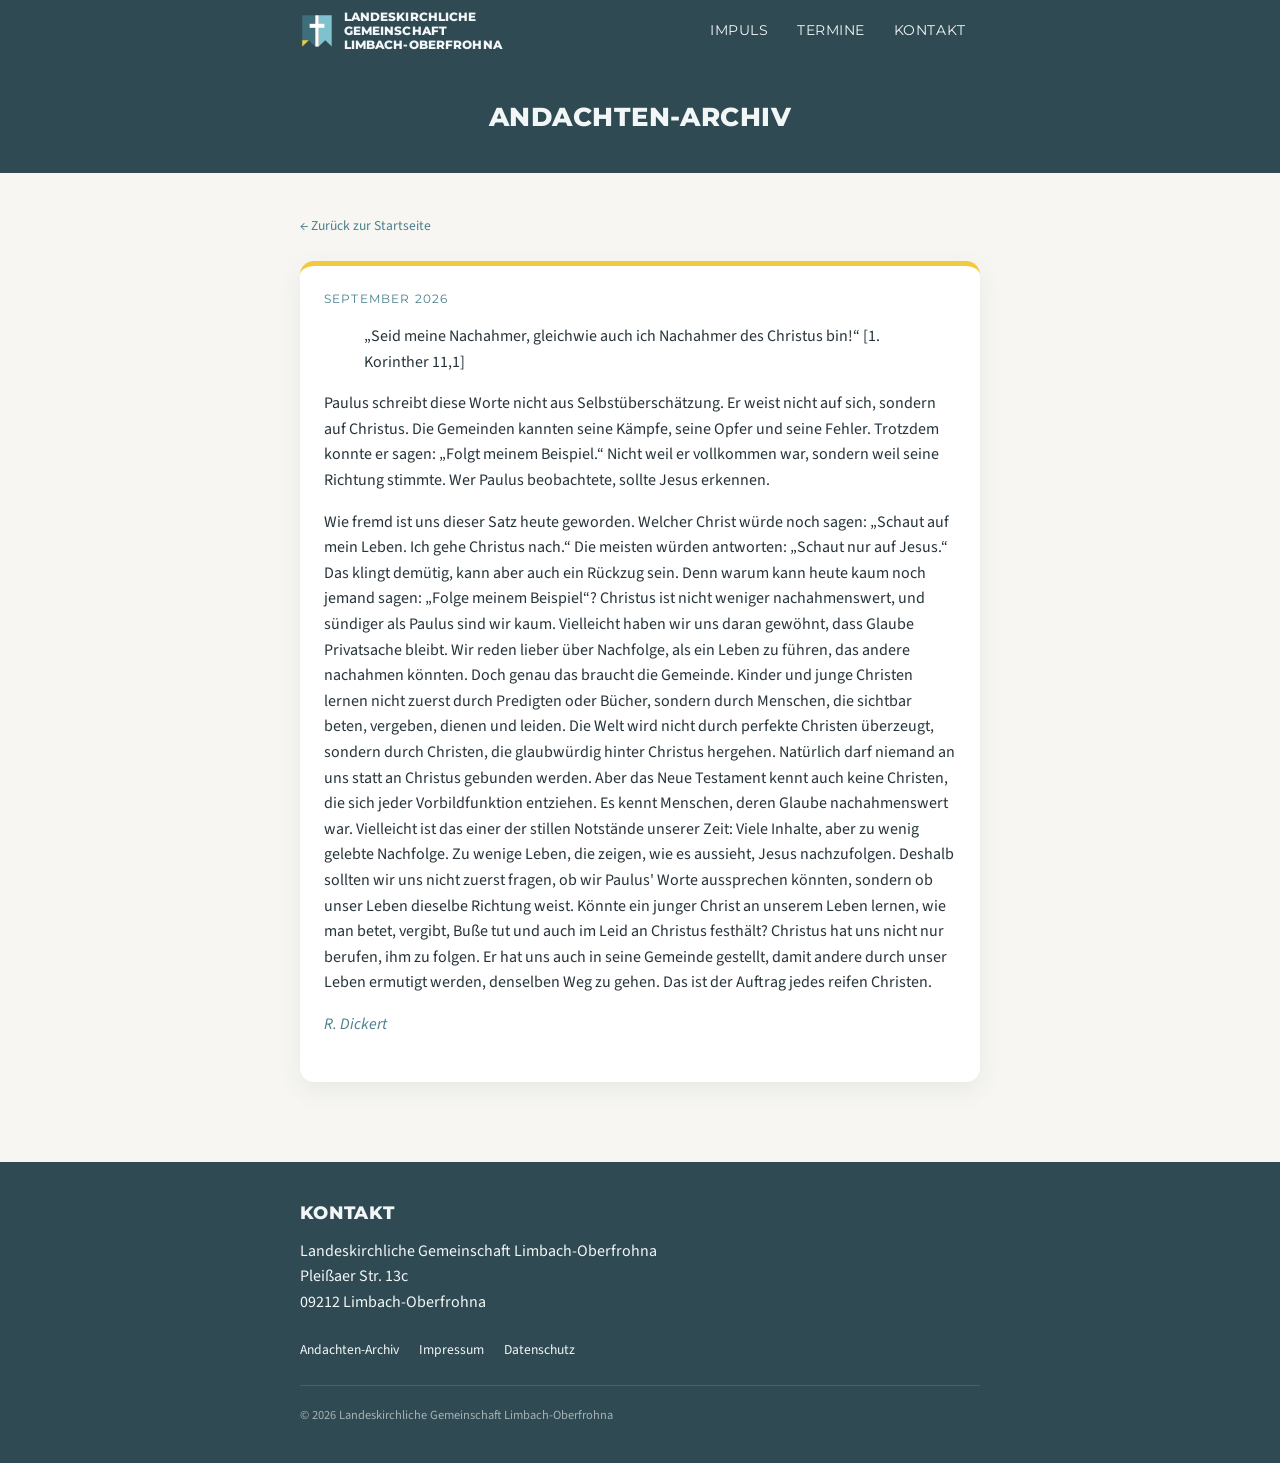
==== archiv.html @ ac117cad "Neue mobile-first One-Pager-Website aufsetzen Ersetzt die geplante WordPress-Ablösung durch eine sta" ====
<!doctype html>
<html lang="de">
<head>
  <meta charset="UTF-8">
  <meta name="viewport" content="width=device-width, initial-scale=1">
  <title>Andachten-Archiv – Landeskirchliche Gemeinschaft Limbach-Oberfrohna</title>
  <link rel="icon" href="assets/img/logo.svg" type="image/svg+xml">
  <link rel="preconnect" href="https://fonts.googleapis.com">
  <link rel="preconnect" href="https://fonts.gstatic.com" crossorigin>
  <link href="https://fonts.googleapis.com/css2?family=Montserrat:wght@700;800&family=Source+Sans+3:wght@400;600;700&display=swap" rel="stylesheet">
  <link rel="stylesheet" href="assets/css/style.css">
</head>
<body>

  <header class="site-header">
    <div class="container">
      <a href="index.html" class="brand">
        <img src="assets/img/logo.svg" alt="">
        <span class="brand-name">Landeskirchliche<br>Gemeinschaft<br>Limbach-Oberfrohna</span>
      </a>
      <button class="nav-toggle" aria-label="Menü öffnen" aria-expanded="false">&#9776;</button>
      <nav class="main-nav">
        <a href="index.html#impuls">Impuls</a>
        <a href="index.html#termine">Termine</a>
        <a href="index.html#kontakt">Kontakt</a>
      </nav>
    </div>
  </header>

  <div class="page-hero">
    <div class="container">
      <h1>Andachten-Archiv</h1>
    </div>
  </div>

  <main class="page-content">
    <div class="container">
      <a class="back-link" href="index.html">&larr; Zurück zur Startseite</a>

      <!--
        Neuen Impuls hinzufügen: einfach einen weiteren
        <article class="archive-entry"> Block oben einfügen.
      -->

      <article class="archive-entry" id="impuls-2026-09">
        <time datetime="2026-09">September 2026</time>
        <blockquote>„Seid meine Nachahmer, gleichwie auch ich Nachahmer des Christus bin!“ [1. Korinther 11,1]</blockquote>
        <p>Paulus schreibt diese Worte nicht aus Selbstüberschätzung. Er weist nicht auf sich, sondern auf Christus. Die Gemeinden kannten seine Kämpfe, seine Opfer und seine Fehler. Trotzdem konnte er sagen: „Folgt meinem Beispiel.“ Nicht weil er vollkommen war, sondern weil seine Richtung stimmte. Wer Paulus beobachtete, sollte Jesus erkennen.</p>
        <p>Wie fremd ist uns dieser Satz heute geworden. Welcher Christ würde noch sagen: „Schaut auf mein Leben. Ich gehe Christus nach.“ Die meisten würden antworten: „Schaut nur auf Jesus.“ Das klingt demütig, kann aber auch ein Rückzug sein. Denn warum kann heute kaum noch jemand sagen: „Folge meinem Beispiel“? Christus ist nicht weniger nachahmenswert, und sündiger als Paulus sind wir kaum. Vielleicht haben wir uns daran gewöhnt, dass Glaube Privatsache bleibt. Wir reden lieber über Nachfolge, als ein Leben zu führen, das andere nachahmen könnten. Doch genau das braucht die Gemeinde. Kinder und junge Christen lernen nicht zuerst durch Predigten oder Bücher, sondern durch Menschen, die sichtbar beten, vergeben, dienen und leiden. Die Welt wird nicht durch perfekte Christen überzeugt, sondern durch Christen, die glaubwürdig hinter Christus hergehen. Natürlich darf niemand an uns statt an Christus gebunden werden. Aber das Neue Testament kennt auch keine Christen, die sich jeder Vorbildfunktion entziehen. Es kennt Menschen, deren Glaube nachahmenswert war. Vielleicht ist das einer der stillen Notstände unserer Zeit: Viele Inhalte, aber zu wenig gelebte Nachfolge. Zu wenige Leben, die zeigen, wie es aussieht, Jesus nachzufolgen. Deshalb sollten wir uns nicht zuerst fragen, ob wir Paulus' Worte aussprechen könnten, sondern ob unser Leben dieselbe Richtung weist. Könnte ein junger Christ an unserem Leben lernen, wie man betet, vergibt, Buße tut und auch im Leid an Christus festhält? Christus hat uns nicht nur berufen, ihm zu folgen. Er hat uns auch in seine Gemeinde gestellt, damit andere durch unser Leben ermutigt werden, denselben Weg zu gehen. Das ist der Auftrag jedes reifen Christen.</p>
        <p class="impuls-author">R. Dickert</p>
      </article>

    </div>
  </main>

  <footer class="site-footer">
    <div class="container">
      <h2>Kontakt</h2>
      <address>
        Landeskirchliche Gemeinschaft Limbach-Oberfrohna<br>
        Pleißaer Str. 13c<br>
        09212 Limbach-Oberfrohna
      </address>
      <ul class="footer-links">
        <li><a href="archiv.html">Andachten-Archiv</a></li>
        <li><a href="impressum.html">Impressum</a></li>
        <li><a href="datenschutz.html">Datenschutz</a></li>
      </ul>
      <p class="copyright">© <span id="year">2026</span> Landeskirchliche Gemeinschaft Limbach-Oberfrohna</p>
    </div>
  </footer>

  <script src="assets/js/main.js"></script>
</body>
</html>
---- assets/css/style.css ----
/* ==========================================================
   Landeskirchliche Gemeinschaft Limbach-Oberfrohna
   Mobile-first Stylesheet
   ========================================================== */

:root {
  --color-dark: #2f4a53;
  --color-dark-2: #3d6e7a;
  --color-teal: #4a7f8c;
  --color-teal-light: #7fc1cc;
  --color-yellow: #f2ca3f;
  --color-bg: #f7f6f2;
  --color-text: #26343a;
  --color-text-light: #f2f6f7;
  --font-heading: 'Montserrat', 'Segoe UI', Arial, sans-serif;
  --font-body: 'Source Sans 3', 'Segoe UI', Arial, sans-serif;
  --max-width: 720px;
}

* { box-sizing: border-box; }

html { scroll-behavior: smooth; }

body {
  margin: 0;
  font-family: var(--font-body);
  color: var(--color-text);
  background: var(--color-bg);
  line-height: 1.6;
}

img { max-width: 100%; display: block; }

a { color: inherit; }

h1, h2, h3 {
  font-family: var(--font-heading);
  font-weight: 800;
  text-transform: uppercase;
  letter-spacing: 0.02em;
  line-height: 1.2;
}

.container {
  max-width: var(--max-width);
  margin: 0 auto;
  padding: 0 1.25rem;
}

/* ---------- Header ---------- */

.site-header {
  position: sticky;
  top: 0;
  z-index: 50;
  background: var(--color-dark);
  color: var(--color-text-light);
}

.site-header .container {
  position: relative;
  display: flex;
  align-items: center;
  justify-content: space-between;
  padding-top: 0.6rem;
  padding-bottom: 0.6rem;
}

.brand {
  display: flex;
  align-items: center;
  gap: 0.6rem;
  text-decoration: none;
  color: var(--color-text-light);
}

.brand img { width: 34px; height: auto; }

.brand-name {
  font-family: var(--font-heading);
  font-size: 0.78rem;
  font-weight: 800;
  text-transform: uppercase;
  line-height: 1.15;
  letter-spacing: 0.01em;
}

.nav-toggle {
  background: none;
  border: 0;
  color: var(--color-text-light);
  font-size: 1.6rem;
  line-height: 1;
  padding: 0.25rem 0.4rem;
  cursor: pointer;
}

.main-nav {
  display: none;
  flex-direction: column;
  position: absolute;
  top: 100%;
  left: 0;
  right: 0;
  background: var(--color-dark);
  border-top: 1px solid rgba(255,255,255,0.12);
  box-shadow: 0 8px 16px rgba(0,0,0,0.15);
}

.main-nav.open { display: flex; }

.main-nav a {
  display: block;
  padding: 0.85rem 1.25rem;
  color: var(--color-text-light);
  text-decoration: none;
  font-family: var(--font-heading);
  font-size: 0.85rem;
  letter-spacing: 0.04em;
  text-transform: uppercase;
  border-top: 1px solid rgba(255,255,255,0.08);
}

.main-nav a:hover { color: var(--color-yellow); }

/* ---------- Hero ---------- */

.hero {
  position: relative;
  overflow: hidden;
  background: linear-gradient(155deg, var(--color-dark) 0%, var(--color-dark-2) 55%, var(--color-teal) 100%);
  color: var(--color-text-light);
  padding: 3rem 0 3.5rem;
  text-align: center;
}

.hero::before,
.hero::after {
  content: "";
  position: absolute;
  opacity: 0.5;
}

.hero::before {
  width: 220px;
  height: 220px;
  background: var(--color-teal-light);
  top: -90px;
  right: -80px;
  transform: rotate(20deg);
  clip-path: polygon(0 0, 100% 0, 100% 100%);
  opacity: 0.25;
}

.hero::after {
  width: 160px;
  height: 160px;
  background: var(--color-yellow);
  bottom: -60px;
  left: -60px;
  transform: rotate(20deg);
  clip-path: polygon(0 0, 100% 0, 100% 100%);
  opacity: 0.2;
}

.hero-logo {
  width: 92px;
  margin: 0 auto 1.25rem;
  position: relative;
  z-index: 1;
}

.hero h1 {
  font-size: 1.9rem;
  margin: 0 0 0.35rem;
  position: relative;
  z-index: 1;
}

.hero .tagline {
  font-family: var(--font-heading);
  font-weight: 700;
  color: var(--color-yellow);
  letter-spacing: 0.15em;
  font-size: 0.95rem;
  margin: 0 0 1.5rem;
  position: relative;
  z-index: 1;
}

.hero p.lead {
  max-width: 32rem;
  margin: 0 auto;
  color: var(--color-text-light);
  opacity: 0.92;
  position: relative;
  z-index: 1;
}

/* ---------- Sections ---------- */

section { padding: 2.75rem 0; }

.section-title {
  font-size: 1.4rem;
  color: var(--color-dark);
  margin: 0 0 1.5rem;
  text-align: center;
}

.section-title .kicker {
  display: block;
  font-family: var(--font-heading);
  font-size: 0.75rem;
  font-weight: 700;
  letter-spacing: 0.2em;
  color: var(--color-teal);
  margin-bottom: 0.4rem;
}

/* ---------- Impuls ---------- */

.impuls-card {
  background: #fff;
  border-radius: 14px;
  padding: 1.75rem 1.5rem;
  box-shadow: 0 8px 24px rgba(47, 74, 83, 0.08);
  border-top: 5px solid var(--color-yellow);
}

.impuls-card blockquote {
  margin: 0 0 1rem;
  font-size: 1.05rem;
  font-weight: 600;
  color: var(--color-dark);
}

.impuls-card p { margin: 0 0 1rem; }

.impuls-author {
  font-style: italic;
  color: var(--color-teal);
  margin-bottom: 1.25rem !important;
}

.btn {
  display: inline-block;
  font-family: var(--font-heading);
  font-weight: 700;
  font-size: 0.85rem;
  letter-spacing: 0.04em;
  text-transform: uppercase;
  text-decoration: none;
  padding: 0.7rem 1.4rem;
  border-radius: 999px;
  background: var(--color-dark);
  color: var(--color-text-light);
  transition: background 0.2s ease;
}

.btn:hover { background: var(--color-teal); }

.btn-outline {
  background: transparent;
  border: 2px solid var(--color-dark);
  color: var(--color-dark);
}

/* ---------- Termine ---------- */

.termine { background: #eef2f0; }

.schedule-list {
  list-style: none;
  margin: 0 0 2.25rem;
  padding: 0;
  display: grid;
  gap: 0.75rem;
}

.schedule-list li {
  background: #fff;
  border-radius: 10px;
  padding: 0.9rem 1.1rem;
  display: flex;
  justify-content: space-between;
  align-items: baseline;
  gap: 1rem;
  box-shadow: 0 2px 8px rgba(47, 74, 83, 0.06);
}

.schedule-list .what {
  font-weight: 700;
  color: var(--color-dark);
}

.schedule-list .when {
  color: var(--color-teal);
  font-size: 0.92rem;
  text-align: right;
  white-space: nowrap;
}

.meeting-place {
  text-align: center;
  color: var(--color-text);
  margin-bottom: 2rem;
  font-size: 0.95rem;
}

.meeting-place strong { color: var(--color-dark); }

.termine h3 {
  font-size: 1rem;
  color: var(--color-dark);
  margin: 2rem 0 0.75rem;
}

.table-scroll {
  overflow-x: auto;
  background: #fff;
  border-radius: 10px;
  box-shadow: 0 2px 8px rgba(47, 74, 83, 0.06);
  margin-bottom: 1rem;
  -webkit-overflow-scrolling: touch;
}

table {
  width: 100%;
  border-collapse: collapse;
  font-size: 0.85rem;
  min-width: 420px;
}

caption {
  text-align: left;
  font-family: var(--font-heading);
  font-weight: 700;
  font-size: 0.78rem;
  letter-spacing: 0.05em;
  text-transform: uppercase;
  color: var(--color-teal);
  padding: 0.75rem 1rem 0.25rem;
}

th, td {
  text-align: left;
  padding: 0.55rem 0.75rem;
  border-bottom: 1px solid #e7e9e5;
  white-space: nowrap;
}

th {
  font-family: var(--font-heading);
  font-size: 0.7rem;
  letter-spacing: 0.04em;
  text-transform: uppercase;
  color: var(--color-dark);
}

tr:last-child td { border-bottom: none; }

.table-note {
  font-size: 0.82rem;
  color: #6b7a7e;
  text-align: center;
  margin: 0.5rem 0 0;
}

/* ---------- Footer ---------- */

.site-footer {
  background: var(--color-dark);
  color: var(--color-text-light);
  padding: 2.5rem 0 1.5rem;
}

.site-footer h2 {
  color: var(--color-text-light);
  font-size: 1.1rem;
  margin: 0 0 1rem;
}

.site-footer address {
  font-style: normal;
  margin-bottom: 1.5rem;
}

.footer-links {
  display: flex;
  flex-wrap: wrap;
  gap: 0.5rem 1.25rem;
  list-style: none;
  padding: 0;
  margin: 0 0 1.5rem;
  font-size: 0.85rem;
}

.footer-links a { text-decoration: none; }
.footer-links a:hover { color: var(--color-yellow); }

.copyright {
  font-size: 0.78rem;
  color: rgba(242,246,247,0.6);
  border-top: 1px solid rgba(255,255,255,0.12);
  padding-top: 1.25rem;
}

/* ---------- Simple pages (Archiv, Impressum, Datenschutz) ---------- */

.page-hero {
  background: var(--color-dark);
  color: var(--color-text-light);
  padding: 2.5rem 0;
  text-align: center;
}

.page-hero h1 { font-size: 1.6rem; margin: 0; }

.page-content { padding: 2.5rem 0 3.5rem; }

.page-content h2 { font-size: 1.15rem; color: var(--color-dark); margin-top: 2rem; }

.back-link {
  display: inline-block;
  margin-bottom: 1.5rem;
  font-size: 0.85rem;
  color: var(--color-teal);
  text-decoration: none;
}

.archive-entry {
  background: #fff;
  border-radius: 14px;
  padding: 1.5rem;
  box-shadow: 0 8px 24px rgba(47, 74, 83, 0.08);
  border-top: 5px solid var(--color-yellow);
  margin-bottom: 1.5rem;
}

.archive-entry time {
  display: block;
  font-family: var(--font-heading);
  font-size: 0.72rem;
  letter-spacing: 0.1em;
  text-transform: uppercase;
  color: var(--color-teal);
  margin-bottom: 0.5rem;
}

/* ---------- Larger screens ---------- */

@media (min-width: 640px) {
  .nav-toggle { display: none; }

  .main-nav {
    display: flex !important;
    flex-direction: row;
    position: static;
    background: none;
    border: 0;
    box-shadow: none;
  }

  .main-nav a {
    border-top: 0;
    padding: 0.4rem 0.9rem;
  }

  .hero h1 { font-size: 2.4rem; }

  .schedule-list { grid-template-columns: 1fr 1fr; }
}
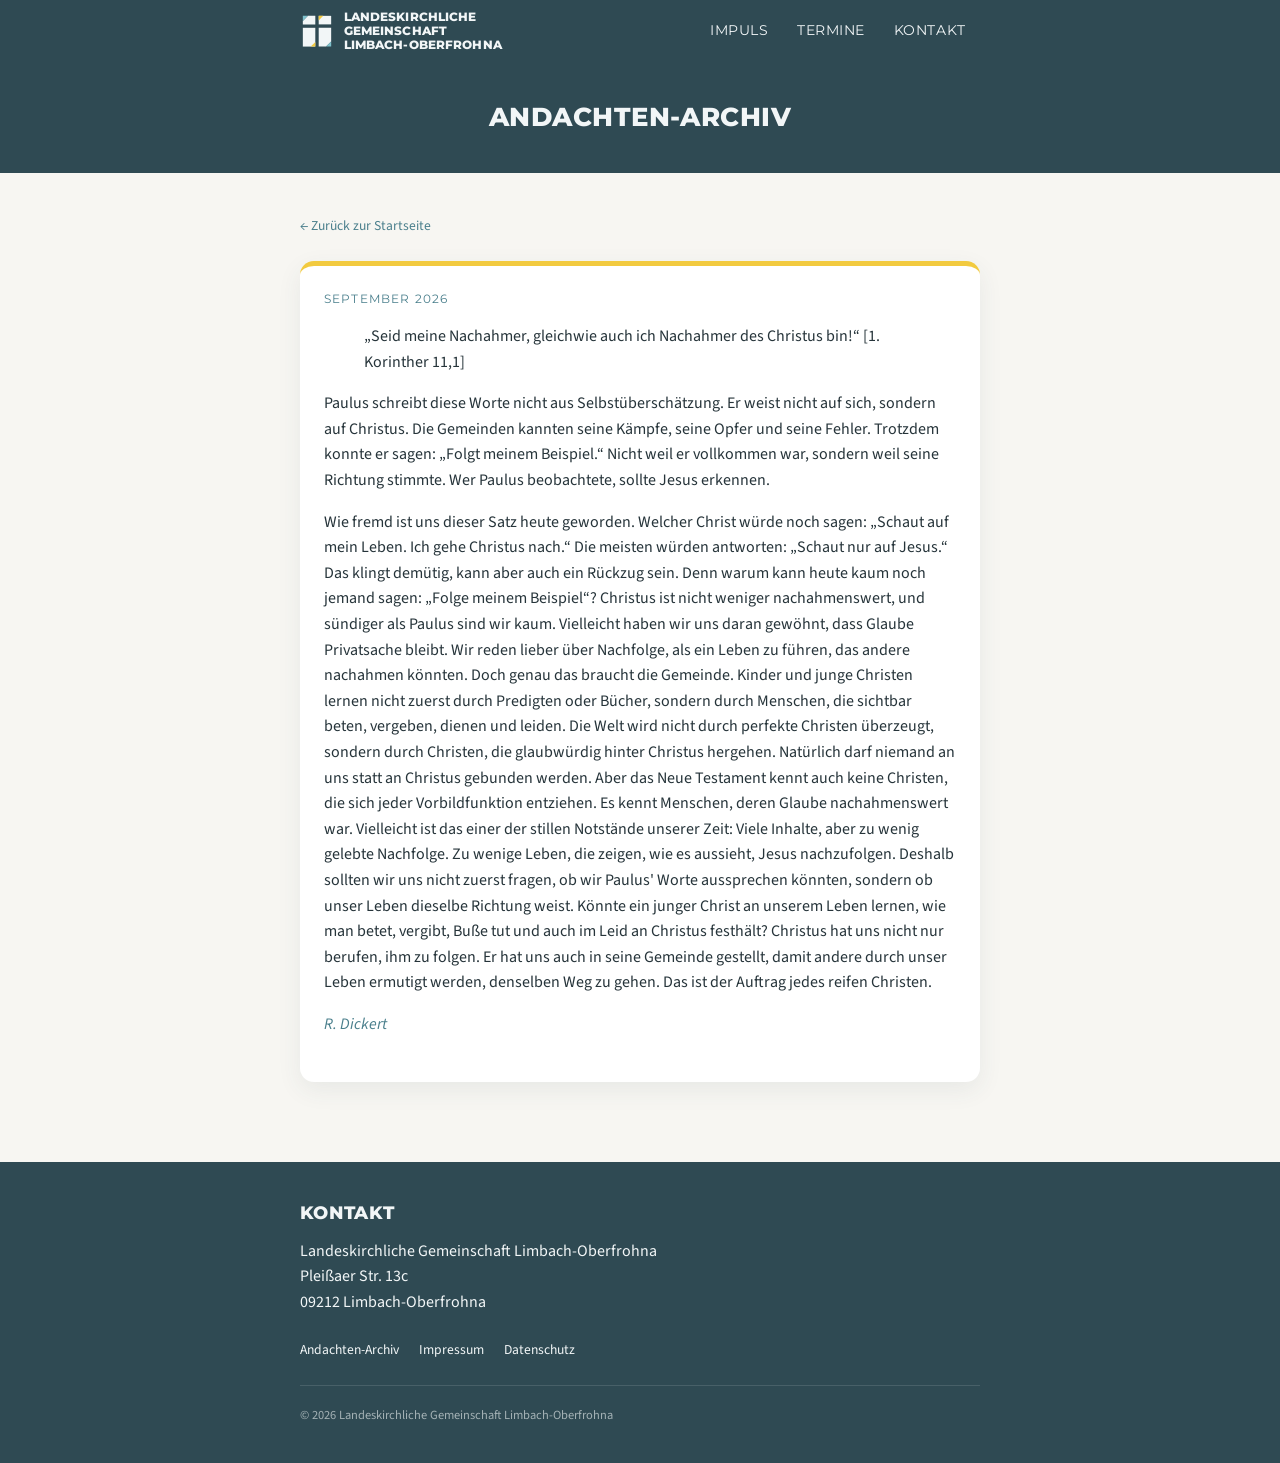
==== commit 8894f4a8: "Logo als weiße/farbige SVG-Fassung einbinden Zeichen (Tür mit Kreuz) neu als SVG aufgebaut, näher an" ====
--- a/archiv.html
+++ b/archiv.html
@@ -15,7 +15,7 @@
   <header class="site-header">
     <div class="container">
       <a href="index.html" class="brand">
-        <img src="assets/img/logo.svg" alt="">
+        <img src="assets/img/logo-light.svg" alt="">
         <span class="brand-name">Landeskirchliche<br>Gemeinschaft<br>Limbach-Oberfrohna</span>
       </a>
       <button class="nav-toggle" aria-label="Menü öffnen" aria-expanded="false">&#9776;</button>
--- a/assets/css/style.css
+++ b/assets/css/style.css
@@ -19,7 +19,11 @@
 
 * { box-sizing: border-box; }
 
-html { scroll-behavior: smooth; }
+html {
+  scroll-behavior: smooth;
+  background: var(--color-dark);
+  overflow-x: hidden;
+}
 
 body {
   margin: 0;
@@ -27,6 +31,7 @@
   color: var(--color-text);
   background: var(--color-bg);
   line-height: 1.6;
+  overflow-x: hidden;
 }
 
 img { max-width: 100%; display: block; }
@@ -131,6 +136,7 @@
   background: linear-gradient(155deg, var(--color-dark) 0%, var(--color-dark-2) 55%, var(--color-teal) 100%);
   color: var(--color-text-light);
   padding: 3rem 0 3.5rem;
+  margin-top: -1px;
   text-align: center;
 }
 
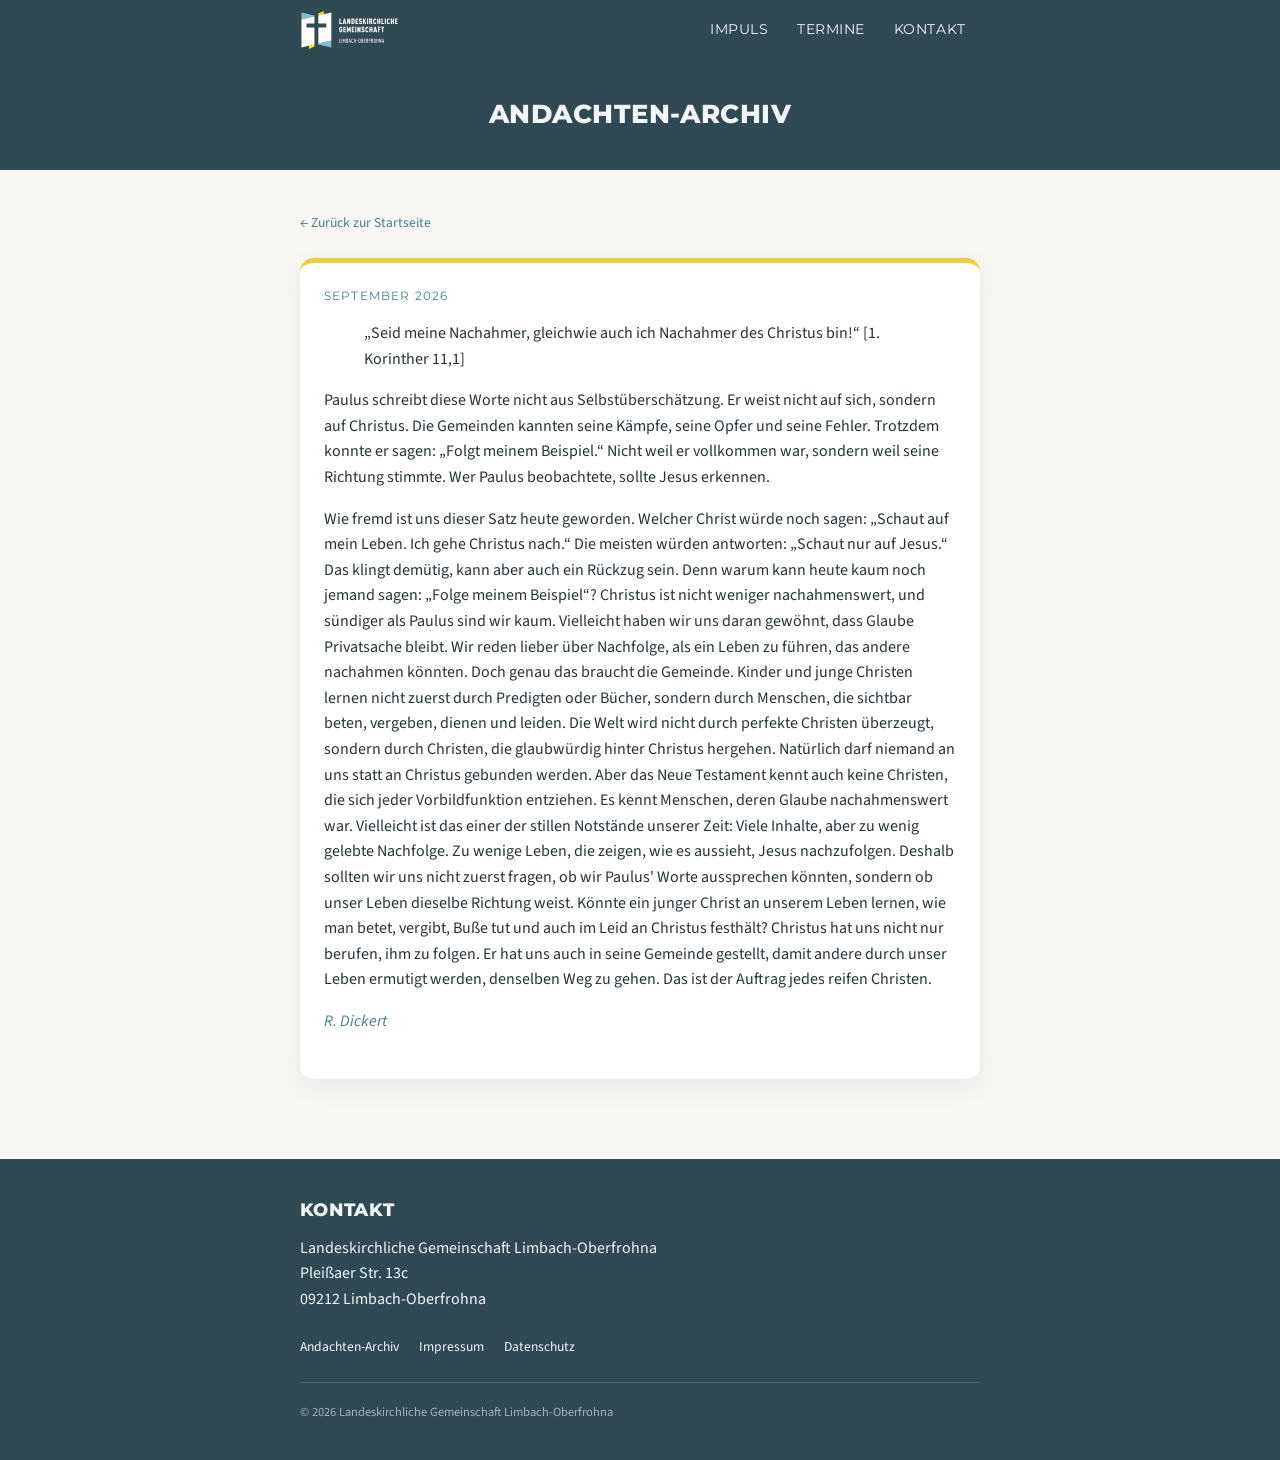
==== commit 4599d4af: "Echte Logo-SVGs einbinden (weiße Original-Fassung) Original-Logos statt der Nachbildung verwenden: -" ====
--- a/archiv.html
+++ b/archiv.html
@@ -15,8 +15,7 @@
   <header class="site-header">
     <div class="container">
       <a href="index.html" class="brand">
-        <img src="assets/img/logo-light.svg" alt="">
-        <span class="brand-name">Landeskirchliche<br>Gemeinschaft<br>Limbach-Oberfrohna</span>
+        <img src="assets/img/logo-navi.svg" alt="Landeskirchliche Gemeinschaft Limbach-Oberfrohna">
       </a>
       <button class="nav-toggle" aria-label="Menü öffnen" aria-expanded="false">&#9776;</button>
       <nav class="main-nav">
--- a/assets/css/style.css
+++ b/assets/css/style.css
@@ -79,16 +79,7 @@
   color: var(--color-text-light);
 }
 
-.brand img { width: 34px; height: auto; }
-
-.brand-name {
-  font-family: var(--font-heading);
-  font-size: 0.78rem;
-  font-weight: 800;
-  text-transform: uppercase;
-  line-height: 1.15;
-  letter-spacing: 0.01em;
-}
+.brand img { height: 40px; width: auto; max-width: 70vw; }
 
 .nav-toggle {
   background: none;
@@ -170,8 +161,9 @@
 }
 
 .hero-logo {
-  width: 92px;
-  margin: 0 auto 1.25rem;
+  width: min(340px, 82%);
+  height: auto;
+  margin: 0 auto 1.5rem;
   position: relative;
   z-index: 1;
 }
@@ -179,17 +171,6 @@
 .hero h1 {
   font-size: 1.9rem;
   margin: 0 0 0.35rem;
-  position: relative;
-  z-index: 1;
-}
-
-.hero .tagline {
-  font-family: var(--font-heading);
-  font-weight: 700;
-  color: var(--color-yellow);
-  letter-spacing: 0.15em;
-  font-size: 0.95rem;
-  margin: 0 0 1.5rem;
   position: relative;
   z-index: 1;
 }
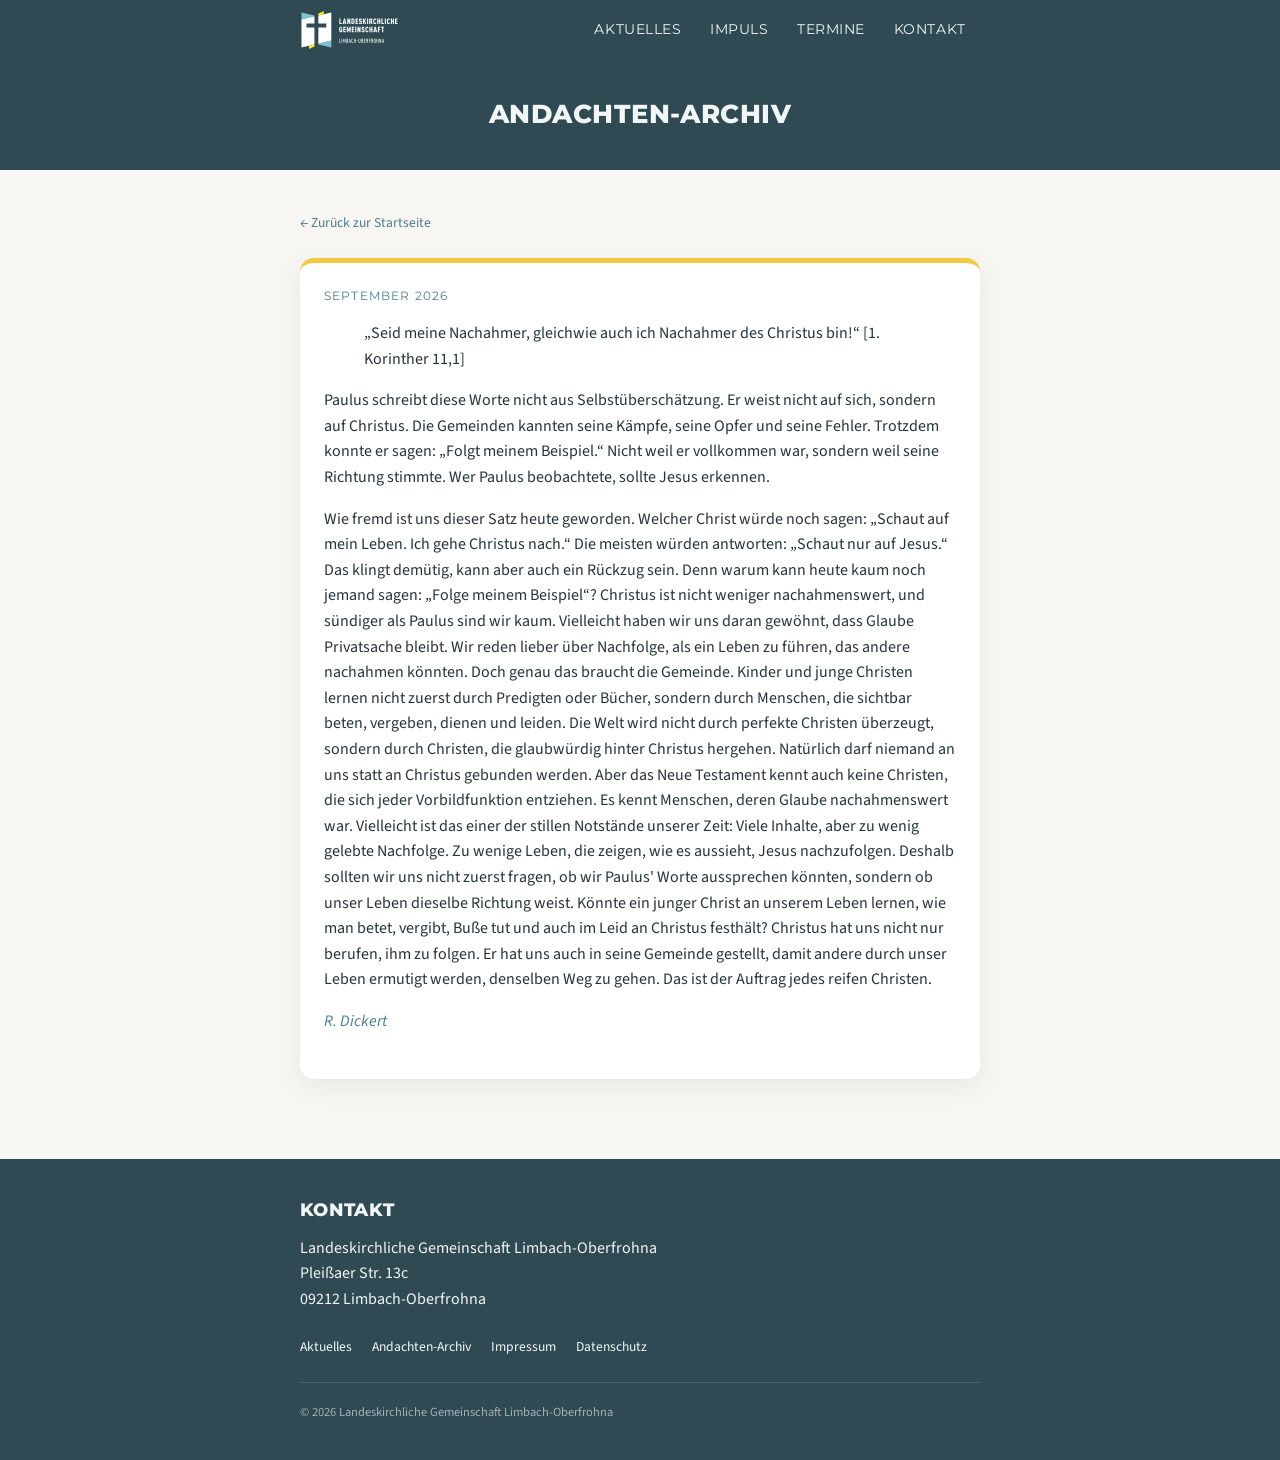
==== commit b46daf0e: "News-Bereich: Aktuelles-Teaser mit Bild + news.html; Gartenfest-Bericht - Startseite: neuer Abschnit" ====
--- a/archiv.html
+++ b/archiv.html
@@ -19,8 +19,9 @@
       </a>
       <button class="nav-toggle" aria-label="Menü öffnen" aria-expanded="false">&#9776;</button>
       <nav class="main-nav">
+        <a href="index.html#news">Aktuelles</a>
         <a href="index.html#impuls">Impuls</a>
-        <a href="index.html#termine">Termine</a>
+        <a href="termine.html">Termine</a>
         <a href="index.html#kontakt">Kontakt</a>
       </nav>
     </div>
@@ -61,6 +62,7 @@
         09212 Limbach-Oberfrohna
       </address>
       <ul class="footer-links">
+        <li><a href="news.html">Aktuelles</a></li>
         <li><a href="archiv.html">Andachten-Archiv</a></li>
         <li><a href="impressum.html">Impressum</a></li>
         <li><a href="datenschutz.html">Datenschutz</a></li>
--- a/assets/css/style.css
+++ b/assets/css/style.css
@@ -253,6 +253,84 @@
   color: var(--color-dark);
 }
 
+/* ---------- Aktuelles / News-Teaser (Startseite) ---------- */
+
+.news { background: #eef2f0; }
+
+.news-teaser {
+  display: block;
+  background: #fff;
+  border-radius: 14px;
+  overflow: hidden;
+  box-shadow: 0 8px 24px rgba(47, 74, 83, 0.08);
+  border-top: 5px solid var(--color-teal-light);
+}
+
+/* Gesamte Kachel ist ein Link (→ news.html) */
+a.news-teaser {
+  text-decoration: none;
+  color: inherit;
+  transition: box-shadow 0.2s ease;
+}
+
+a.news-teaser:hover { box-shadow: 0 12px 28px rgba(47, 74, 83, 0.16); }
+
+a.news-teaser:hover .btn-outline {
+  background: var(--color-dark);
+  color: var(--color-text-light);
+}
+
+a.news-teaser:focus-visible {
+  outline: 2px solid var(--color-teal);
+  outline-offset: 3px;
+}
+
+.news-teaser__media { margin: 0; }
+
+.news-teaser__media img {
+  width: 100%;
+  height: 220px;
+  object-fit: cover;
+}
+
+.news-teaser__body { padding: 1.6rem 1.5rem 1.75rem; }
+
+.news-teaser__date {
+  display: block;
+  font-family: var(--font-heading);
+  font-size: 0.72rem;
+  letter-spacing: 0.1em;
+  text-transform: uppercase;
+  color: var(--color-teal);
+  margin-bottom: 0.4rem;
+}
+
+.news-teaser__title {
+  font-size: 1.2rem;
+  color: var(--color-dark);
+  margin: 0 0 0.6rem;
+}
+
+.news-teaser__body p { margin: 0 0 1.25rem; }
+
+@media (min-width: 640px) {
+  .news-teaser {
+    display: grid;
+    grid-template-columns: 42% 1fr;
+    align-items: stretch;
+  }
+
+  .news-teaser__media img {
+    height: 100%;
+    min-height: 240px;
+  }
+
+  .news-teaser__body {
+    padding: 1.9rem;
+    align-self: center;
+  }
+}
+
 /* ---------- Termine ---------- */
 
 .termine { background: #eef2f0; }
@@ -281,6 +359,53 @@
   color: var(--color-dark);
 }
 
+/* Jugend-Kachel: die gesamte Kachel ist ein sichtbarer Link (→ ec-lo.de) */
+.schedule-list li.is-link {
+  padding: 0;
+  align-items: stretch; /* statt baseline: Link füllt die volle Kachelhöhe */
+  border: 2px solid var(--color-teal-light);
+  transition: border-color 0.2s ease, box-shadow 0.2s ease;
+}
+
+.schedule-list li.is-link > a {
+  flex: 1; /* Link füllt die volle Kachelbreite */
+  display: flex;
+  justify-content: space-between;
+  align-items: baseline;
+  gap: 1rem;
+  padding: 0.9rem 1.1rem;
+  border-radius: inherit;
+  text-decoration: none;
+  color: inherit;
+  transition: background 0.2s ease;
+}
+
+.schedule-list li.is-link:hover,
+.schedule-list li.is-link:focus-within {
+  border-color: var(--color-teal);
+  box-shadow: 0 6px 16px rgba(47, 74, 83, 0.12);
+}
+
+.schedule-list li.is-link > a:hover,
+.schedule-list li.is-link > a:focus-visible {
+  background: rgba(127, 193, 204, 0.14);
+}
+
+.schedule-list li.is-link > a:focus-visible {
+  outline: 2px solid var(--color-teal);
+  outline-offset: 2px;
+}
+
+.schedule-list li.is-link > a:hover .what { color: var(--color-teal); }
+
+.ext-link::after {
+  content: "\2197"; /* ↗ */
+  display: inline-block;
+  font-size: 0.8em;
+  margin-left: 0.25em;
+  color: var(--color-teal);
+}
+
 .schedule-list .when {
   color: var(--color-teal);
   font-size: 0.92rem;
@@ -297,10 +422,48 @@
 
 .meeting-place strong { color: var(--color-dark); }
 
+.termine-cta {
+  text-align: center;
+  margin-top: 0.5rem;
+}
+
 .termine h3 {
   font-size: 1rem;
   color: var(--color-dark);
   margin: 2rem 0 0.75rem;
+}
+
+/* ---------- Termine-Seite ---------- */
+
+.next-hint {
+  text-align: center;
+  font-size: 0.9rem;
+  color: #6b7a7e;
+  margin: -1rem 0 2rem;
+}
+
+.next-hint .hl {
+  color: var(--color-dark);
+  font-weight: 700;
+  background: rgba(242, 202, 63, 0.35);
+  padding: 0.05em 0.35em;
+  border-radius: 4px;
+}
+
+.page-content.termine h2 {
+  font-size: 1.05rem;
+  color: var(--color-dark);
+  margin: 2.25rem 0 0.75rem;
+}
+
+tr.is-next td {
+  background: rgba(242, 202, 63, 0.18);
+  font-weight: 700;
+  color: var(--color-dark);
+}
+
+tr.is-next td:first-child {
+  box-shadow: inset 4px 0 0 var(--color-yellow);
 }
 
 .table-scroll {
@@ -435,6 +598,65 @@
   margin-bottom: 0.5rem;
 }
 
+/* ---------- News-Beiträge (news.html) ---------- */
+
+.news-post {
+  background: #fff;
+  border-radius: 14px;
+  overflow: hidden;
+  box-shadow: 0 8px 24px rgba(47, 74, 83, 0.08);
+  border-top: 5px solid var(--color-teal-light);
+  margin-bottom: 2rem;
+}
+
+.news-post__media { margin: 0; }
+
+.news-post__media img {
+  width: 100%;
+  max-height: 460px;
+  object-fit: cover;
+}
+
+.news-post__body { padding: 1.5rem; }
+
+.news-post time {
+  display: block;
+  font-family: var(--font-heading);
+  font-size: 0.72rem;
+  letter-spacing: 0.1em;
+  text-transform: uppercase;
+  color: var(--color-teal);
+  margin-bottom: 0.5rem;
+}
+
+.news-post h2 {
+  font-size: 1.3rem;
+  color: var(--color-dark);
+  margin: 0 0 0.9rem;
+}
+
+.news-post p { margin: 0 0 1rem; }
+
+.news-post__figure { margin: 1.5rem 0 0.5rem; }
+
+.news-post__figure img {
+  border-radius: 10px;
+  width: 100%;
+}
+
+.news-post__figure figcaption {
+  font-size: 0.8rem;
+  color: #6b7a7e;
+  margin-top: 0.5rem;
+}
+
+/* Einladungs-Flyer (Hochformat) nicht auf volle Breite strecken */
+.news-post__figure.is-flyer {
+  max-width: 420px;
+  margin-left: auto;
+  margin-right: auto;
+}
+
 /* ---------- Larger screens ---------- */
 
 @media (min-width: 640px) {
